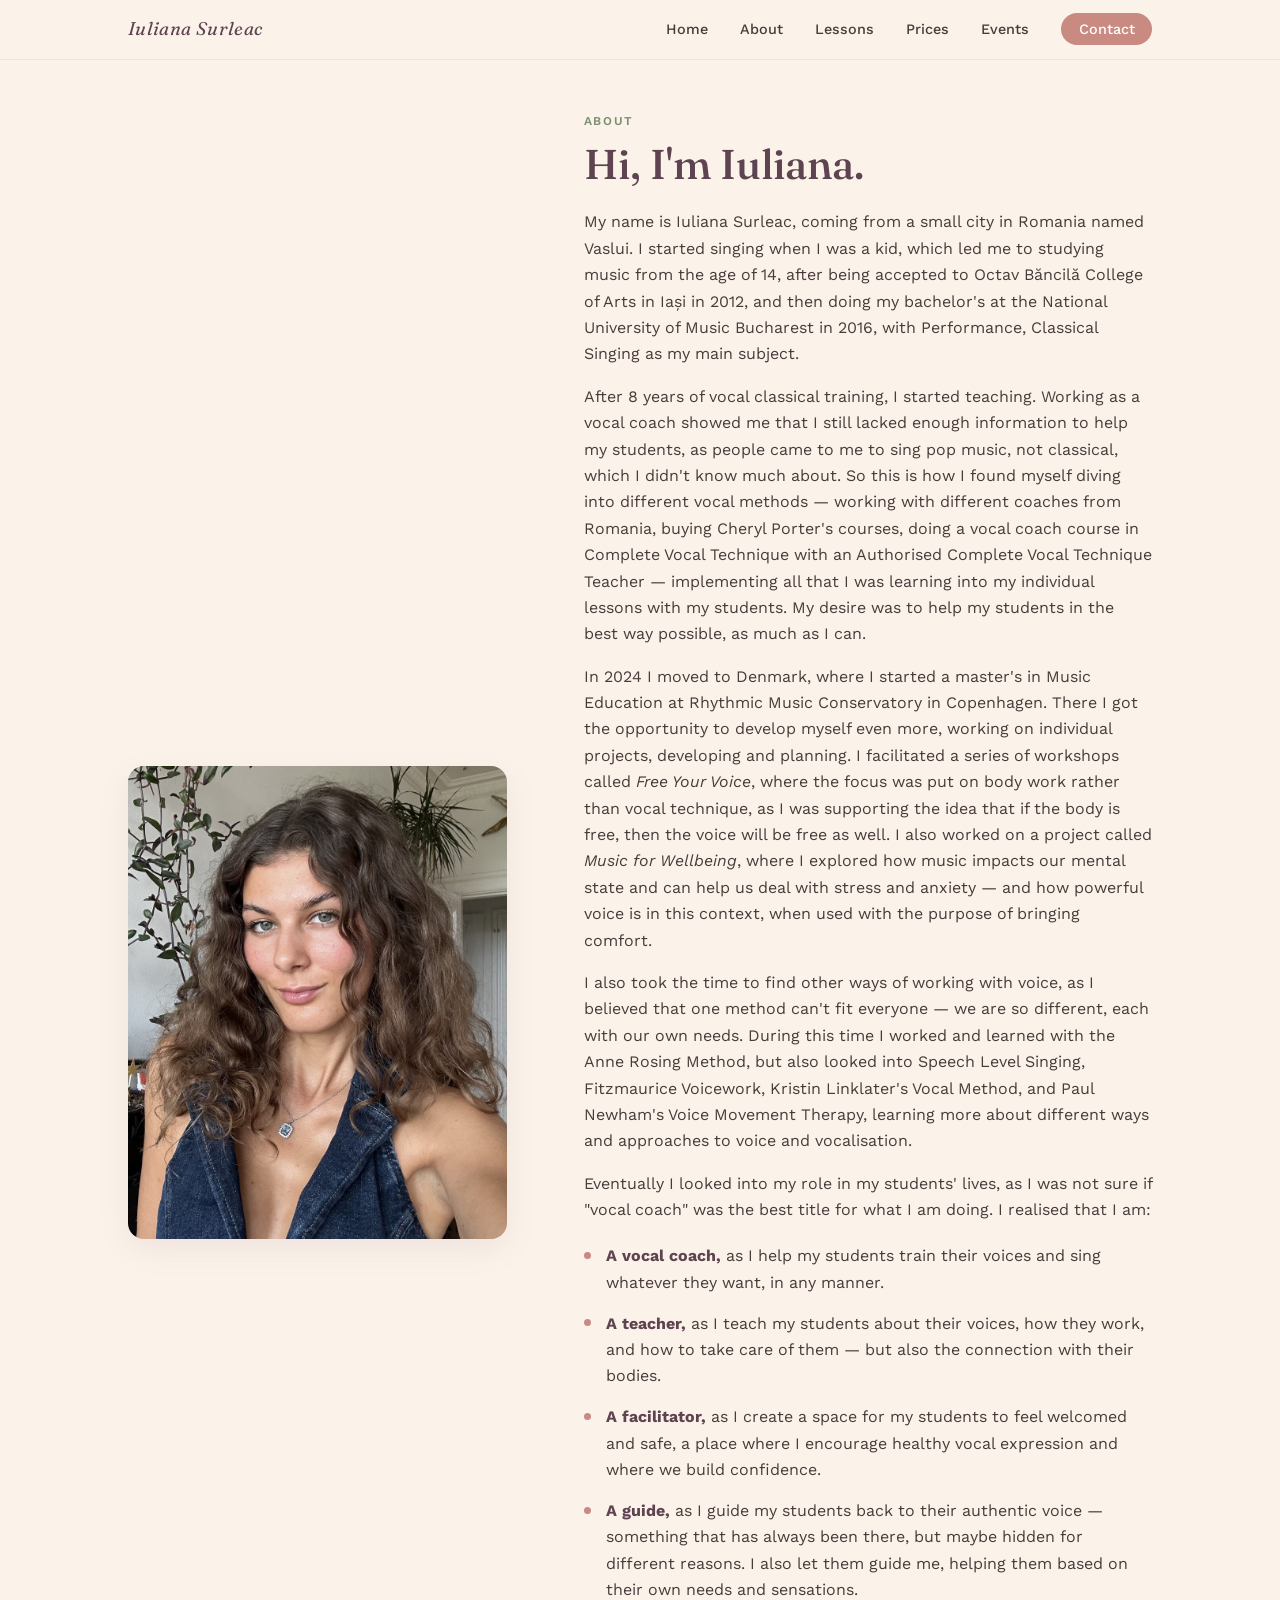
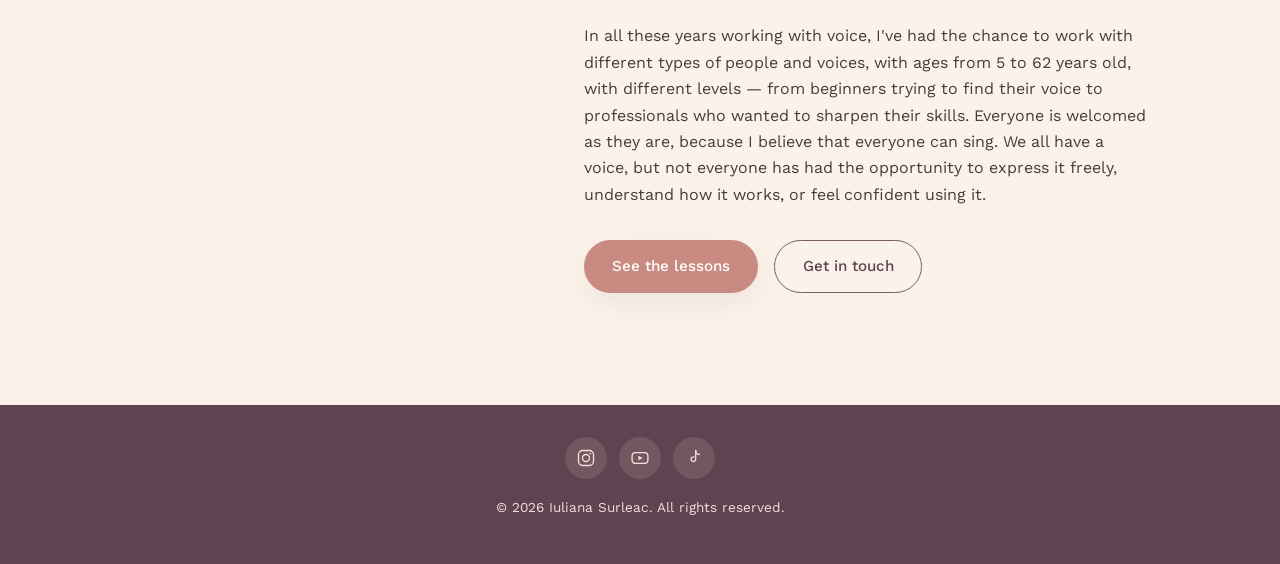
==== about.html @ 58132259 "Rename about to about.html" ====
<!DOCTYPE html>
<html lang="en">
<head>
<meta charset="UTF-8">
<meta name="viewport" content="width=device-width, initial-scale=1.0">
<title>About — Iuliana Surleac</title>
<meta name="description" content="The story behind Iuliana Surleac's vocal coaching and vocal exploration practice.">
<link rel="preconnect" href="https://fonts.googleapis.com">
<link rel="preconnect" href="https://fonts.gstatic.com" crossorigin>
<link href="https://fonts.googleapis.com/css2?family=Fraunces:ital,opsz,wght@0,9..144,300;0,9..144,500;0,9..144,600;1,9..144,400;1,9..144,500&family=Work+Sans:wght@300;400;500;600&display=swap" rel="stylesheet">
<link rel="stylesheet" href="style.css">
</head>
<body>

<a class="skip-link" href="#main">Skip to content</a>

<header class="site-header">
  <nav class="nav" aria-label="Primary">
    <a href="index.html" class="nav__mark">Iuliana Surleac</a>
    <button class="nav__toggle" aria-expanded="false" aria-controls="nav-links" id="navToggle">
      <span></span><span></span><span></span>
      <span class="sr-only">Menu</span>
    </button>
    <ul class="nav__links" id="nav-links">
      <li><a href="index.html">Home</a></li>
      <li><a href="about.html">About</a></li>
      <li><a href="lessons.html">Lessons</a></li>
      <li><a href="prices.html">Prices</a></li>
      <li><a href="events.html">Events</a></li>
      <li><a href="contact.html" class="nav__cta">Contact</a></li>
    </ul>
  </nav>
</header>
<main id="main">

  <!-- ABOUT -->
  <section class="about about--page">
    <div class="section-inner about__grid">
      <div class="about__portrait">
        <div class="about__portrait-frame">
          <img src="iuliana-photo.jpg" alt="Iuliana Surleac" loading="lazy">
        </div>
      </div>
      <div class="about__copy">
        <p class="eyebrow">About</p>
        <h2>Hi, I'm Iuliana.</h2>
        <p>My name is Iuliana Surleac, coming from a small city in Romania named Vaslui. I started singing when I was a kid, which led me to studying music from the age of 14, after being accepted to Octav Băncilă College of Arts in Iași in 2012, and then doing my bachelor's at the National University of Music Bucharest in 2016, with Performance, Classical Singing as my main subject.</p>
        <p>After 8 years of vocal classical training, I started teaching. Working as a vocal coach showed me that I still lacked enough information to help my students, as people came to me to sing pop music, not classical, which I didn't know much about. So this is how I found myself diving into different vocal methods — working with different coaches from Romania, buying Cheryl Porter's courses, doing a vocal coach course in Complete Vocal Technique with an Authorised Complete Vocal Technique Teacher — implementing all that I was learning into my individual lessons with my students. My desire was to help my students in the best way possible, as much as I can.</p>
        <p>In 2024 I moved to Denmark, where I started a master's in Music Education at Rhythmic Music Conservatory in Copenhagen. There I got the opportunity to develop myself even more, working on individual projects, developing and planning. I facilitated a series of workshops called <em>Free Your Voice</em>, where the focus was put on body work rather than vocal technique, as I was supporting the idea that if the body is free, then the voice will be free as well. I also worked on a project called <em>Music for Wellbeing</em>, where I explored how music impacts our mental state and can help us deal with stress and anxiety — and how powerful voice is in this context, when used with the purpose of bringing comfort.</p>
        <p>I also took the time to find other ways of working with voice, as I believed that one method can't fit everyone — we are so different, each with our own needs. During this time I worked and learned with the Anne Rosing Method, but also looked into Speech Level Singing, Fitzmaurice Voicework, Kristin Linklater's Vocal Method, and Paul Newham's Voice Movement Therapy, learning more about different ways and approaches to voice and vocalisation.</p>
        <p>Eventually I looked into my role in my students' lives, as I was not sure if "vocal coach" was the best title for what I am doing. I realised that I am:</p>
        <ul class="about__roles">
          <li><strong>A vocal coach,</strong> as I help my students train their voices and sing whatever they want, in any manner.</li>
          <li><strong>A teacher,</strong> as I teach my students about their voices, how they work, and how to take care of them — but also the connection with their bodies.</li>
          <li><strong>A facilitator,</strong> as I create a space for my students to feel welcomed and safe, a place where I encourage healthy vocal expression and where we build confidence.</li>
          <li><strong>A guide,</strong> as I guide my students back to their authentic voice — something that has always been there, but maybe hidden for different reasons. I also let them guide me, helping them based on their own needs and sensations.</li>
        </ul>
        <p>In all these years working with voice, I've had the chance to work with different types of people and voices, with ages from 5 to 62 years old, with different levels — from beginners trying to find their voice to professionals who wanted to sharpen their skills. Everyone is welcomed as they are, because I believe that everyone can sing. We all have a voice, but not everyone has had the opportunity to express it freely, understand how it works, or feel confident using it.</p>
        <div class="about__cta">
          <a href="lessons.html" class="btn btn--primary">See the lessons</a>
          <a href="contact.html" class="btn btn--ghost">Get in touch</a>
        </div>
      </div>
    </div>
  </section>

</main>
<footer class="site-footer">
  <div class="social-links social-links--footer">
    <a href="https://www.instagram.com/voicewithiuliana/" class="social-links__item" target="_blank" rel="noopener noreferrer" aria-label="Instagram">
      <svg viewBox="0 0 24 24" aria-hidden="true"><rect x="3" y="3" width="18" height="18" rx="5" fill="none" stroke="currentColor" stroke-width="1.6"/><circle cx="12" cy="12" r="4.2" fill="none" stroke="currentColor" stroke-width="1.6"/><circle cx="17.3" cy="6.7" r="1.1" fill="currentColor"/></svg>
    </a>
    <a href="https://www.youtube.com/@isjudyhere" class="social-links__item" target="_blank" rel="noopener noreferrer" aria-label="YouTube">
      <svg viewBox="0 0 24 24" aria-hidden="true"><rect x="2.5" y="5.5" width="19" height="13" rx="4" fill="none" stroke="currentColor" stroke-width="1.6"/><path d="M10 9.2 L15.2 12 L10 14.8 Z" fill="currentColor"/></svg>
    </a>
    <a href="https://www.tiktok.com/@voicewithiuliana" class="social-links__item" target="_blank" rel="noopener noreferrer" aria-label="TikTok">
      <svg viewBox="0 0 24 24" aria-hidden="true"><path d="M14 3v10.5a2.8 2.8 0 1 1-2.2-2.74" fill="none" stroke="currentColor" stroke-width="1.6" stroke-linecap="round"/><path d="M14 3c0 2.6 2 4.6 4.5 4.7" fill="none" stroke="currentColor" stroke-width="1.6" stroke-linecap="round"/></svg>
    </a>
  </div>
  <p>&copy; <span id="year"></span> Iuliana Surleac. All rights reserved.</p>
</footer>

<script src="script.js"></script>
</body>
</html>
---- style.css ----
/* ===== Tokens ===== */
:root {
  --cream: #FBF3EA;
  --blush: #F5DED7;
  --blush-deep: #EFC9C0;
  --sage: #E3EAD9;
  --sage-deep: #7C9070;
  --rose: #C98A82;
  --rose-deep: #B06F66;
  --terracotta: #D9A279;
  --plum: #7C5C6B;
  --plum-deep: #5E4450;
  --text-dark: #4A3B3B;
  --text-muted: #8B7873;
  --white: #FFFDFA;

  --font-display: "Fraunces", serif;
  --font-body: "Work Sans", sans-serif;

  --max-width: 1120px;
  --pad: clamp(1.25rem, 4vw, 3rem);
  --radius: 16px;
  --radius-sm: 8px;
  --shadow: 0 10px 30px rgba(124, 92, 107, 0.1);
}

* { box-sizing: border-box; }

html { scroll-behavior: smooth; }
@media (prefers-reduced-motion: reduce) {
  html { scroll-behavior: auto; }
  *, *::before, *::after { animation-duration: 0.001ms !important; animation-iteration-count: 1 !important; transition-duration: 0.001ms !important; }
}

body {
  margin: 0;
  font-family: var(--font-body);
  color: var(--text-dark);
  background: var(--cream);
  font-weight: 400;
  line-height: 1.65;
  -webkit-font-smoothing: antialiased;
}

h1, h2, h3 { font-family: var(--font-display); font-weight: 500; margin: 0 0 0.5em; line-height: 1.15; color: var(--plum-deep); }

p { margin: 0 0 1em; }

a { color: inherit; }

.sr-only {
  position: absolute; width: 1px; height: 1px; padding: 0; margin: -1px;
  overflow: hidden; clip: rect(0,0,0,0); white-space: nowrap; border: 0;
}

.skip-link {
  position: absolute; left: -999px; top: 0; background: var(--rose); color: var(--white);
  padding: 0.75em 1em; z-index: 100; border-radius: 0 0 var(--radius-sm) 0;
}
.skip-link:focus { left: 0; }

:focus-visible { outline: 2px solid var(--rose-deep); outline-offset: 3px; }

.section-inner { max-width: var(--max-width); margin: 0 auto; padding: clamp(4rem, 10vw, 7rem) var(--pad); }

.eyebrow {
  font-family: var(--font-body);
  text-transform: uppercase;
  letter-spacing: 0.14em;
  font-size: 0.75rem;
  color: var(--sage-deep);
  font-weight: 600;
  margin-bottom: 0.75em;
}
.eyebrow--on-dark { color: var(--terracotta); }

/* ===== Buttons ===== */
.btn {
  display: inline-block;
  padding: 0.85em 1.8em;
  font-family: var(--font-body);
  font-size: 0.95rem;
  font-weight: 500;
  text-decoration: none;
  border-radius: 999px;
  border: 1px solid transparent;
  transition: transform 0.2s ease, background 0.2s ease, color 0.2s ease, border-color 0.2s ease, box-shadow 0.2s ease;
}
.btn--primary { background: var(--rose); color: var(--white); box-shadow: var(--shadow); }
.btn--primary:hover { transform: translateY(-2px); background: var(--rose-deep); }
.btn--ghost { border-color: var(--plum); color: var(--plum-deep); }
.btn--ghost:hover { transform: translateY(-2px); background: rgba(124, 92, 107, 0.08); }

/* ===== Header / Nav ===== */
.site-header {
  position: fixed; top: 0; left: 0; right: 0; z-index: 50;
  background: rgba(251, 243, 234, 0.88);
  backdrop-filter: blur(8px);
  border-bottom: 1px solid rgba(124, 92, 107, 0.08);
}
.nav {
  max-width: var(--max-width); margin: 0 auto; padding: 0.9em var(--pad);
  display: flex; align-items: center; justify-content: space-between;
}
.nav__mark {
  font-family: var(--font-display); font-style: italic; font-size: 1.15rem;
  color: var(--plum-deep); text-decoration: none; letter-spacing: 0.02em;
}
.nav__links {
  list-style: none; display: flex; gap: 2em; margin: 0; padding: 0; align-items: center;
}
.nav__links a {
  color: var(--text-dark); text-decoration: none; font-size: 0.9rem; font-weight: 500;
  transition: color 0.2s ease;
}
.nav__links a:hover { color: var(--rose-deep); }
.nav__cta {
  background: var(--rose); color: var(--white) !important; padding: 0.55em 1.2em; border-radius: 999px;
}
.nav__cta:hover { color: var(--white) !important; background: var(--rose-deep); }

.nav__toggle { display: none; flex-direction: column; gap: 5px; background: none; border: none; cursor: pointer; padding: 0.5em; }
.nav__toggle span { width: 22px; height: 2px; background: var(--plum-deep); display: block; border-radius: 2px; }

@media (max-width: 780px) {
  .nav__toggle { display: flex; }
  .nav__links {
    position: absolute; top: 100%; left: 0; right: 0; background: var(--cream);
    flex-direction: column; align-items: flex-start; gap: 0; padding: 0;
    max-height: 0; overflow: hidden; transition: max-height 0.3s ease;
    border-bottom: 1px solid rgba(124, 92, 107, 0.1);
  }
  .nav__links.is-open { max-height: 420px; padding: 0.5em 0; }
  .nav__links li { width: 100%; }
  .nav__links a { display: block; padding: 0.9em var(--pad); width: 100%; }
  .nav__cta { margin: 0.5em var(--pad); display: inline-block; }
}

/* ===== Hero ===== */
.hero {
  position: relative;
  min-height: 100vh;
  background: linear-gradient(180deg, var(--blush) 0%, var(--cream) 100%);
  color: var(--text-dark);
  display: flex;
  align-items: center;
  overflow: hidden;
  padding-top: 4.5rem;
}
.hero__wave {
  position: absolute; inset: 0; opacity: 0.4; pointer-events: none;
}
.hero__wave svg { width: 100%; height: 100%; }
.wave-path {
  fill: none; stroke-width: 2.5;
}
.wave-path--jagged { stroke: var(--terracotta); }
.wave-path--smooth { stroke: var(--sage-deep); animation: drift 9s ease-in-out infinite; transform-origin: center; }
@keyframes drift {
  0%, 100% { transform: translateY(0); }
  50% { transform: translateY(-10px); }
}

.hero__inner { position: relative; max-width: var(--max-width); margin: 0 auto; padding: 3rem var(--pad); width: 100%; }
.hero__title {
  font-size: clamp(2.4rem, 6vw, 4.2rem);
  max-width: 16ch;
  color: var(--plum-deep);
}
.hero__title em { color: var(--rose-deep); font-style: italic; }
.hero__lede { max-width: 46ch; font-size: 1.1rem; color: var(--text-muted); }
.hero__actions { display: flex; gap: 1em; flex-wrap: wrap; margin-top: 1.5em; }

/* ===== About ===== */
.about { background: var(--cream); }
.about__grid {
  display: grid; grid-template-columns: 0.8fr 1.2fr; gap: clamp(2rem, 6vw, 5rem); align-items: center;
}
.about__portrait-frame {
  aspect-ratio: 4/5; background: var(--blush); border-radius: var(--radius); overflow: hidden; box-shadow: var(--shadow);
}
.about__portrait-frame img {
  width: 100%; height: 100%; object-fit: cover; display: block;
}
.about__portrait-placeholder {
  width: 100%; height: 100%; display: flex; align-items: center; justify-content: center;
  color: var(--plum); font-size: 0.85rem; font-style: italic;
}
.about__copy h2 { font-size: clamp(1.8rem, 3.5vw, 2.6rem); }
.about__roles { list-style: none; padding: 0; margin: 1.25em 0; display: flex; flex-direction: column; gap: 0.9em; }
.about__roles li {
  padding-left: 1.4em; position: relative; color: var(--text-dark);
}
.about__roles li::before {
  content: ""; position: absolute; left: 0; top: 0.55em; width: 7px; height: 7px;
  background: var(--rose); border-radius: 50%;
}
.about__roles strong { color: var(--plum-deep); }

@media (max-width: 780px) {
  .about__grid { grid-template-columns: 1fr; }
  .about__portrait-frame { max-width: 280px; }
}

/* ===== Lessons ===== */
.lessons { background: var(--sage); }
.lessons__title { font-size: clamp(1.8rem, 3.5vw, 2.6rem); max-width: 18ch; color: var(--plum-deep); }
.lessons__grid {
  display: grid; grid-template-columns: 1fr 1fr; gap: 1.5rem; margin-top: 2.5rem;
}
.lesson-card {
  padding: 2.5rem; border-radius: var(--radius); background: var(--white); box-shadow: var(--shadow);
}
.lesson-card__icon { width: 100%; height: 40px; margin-bottom: 1.5rem; }
.lesson-card__icon path { fill: none; stroke-width: 2; }
.lesson-card--coaching { border-top: 4px solid var(--rose); }
.lesson-card--coaching .lesson-card__icon path { stroke: var(--rose); }
.lesson-card--healing { border-top: 4px solid var(--sage-deep); }
.lesson-card--healing .lesson-card__icon path { stroke: var(--sage-deep); }
.lesson-card h3 { font-size: 1.5rem; }
.lesson-card p { color: var(--text-dark); }
.lesson-card__for { font-size: 0.9rem; font-style: italic; color: var(--rose-deep); margin-top: 1.2em; }
.lesson-card--healing .lesson-card__for { color: var(--sage-deep); }

@media (max-width: 780px) {
  .lessons__grid { grid-template-columns: 1fr; }
}

/* ===== Prices ===== */
.prices { background: var(--cream); }
.prices__note { max-width: 55ch; color: var(--text-muted); }
.prices__table {
  margin-top: 2rem; border-radius: var(--radius); overflow: hidden; box-shadow: var(--shadow); background: var(--white);
}
.prices__row {
  display: grid; grid-template-columns: 1.2fr 1fr 1fr 1fr;
  border-bottom: 1px solid rgba(124, 92, 107, 0.12);
}
.prices__row:last-child { border-bottom: none; }
.prices__row--head { background: var(--plum); color: var(--white); }
.prices__row--head .prices__cell { font-weight: 600; font-size: 0.85rem; text-transform: uppercase; letter-spacing: 0.06em; }
.prices__cell {
  padding: 1.1em 1.3em; text-align: center; font-family: var(--font-display); font-size: 1.15rem;
  display: flex; flex-direction: column; align-items: center; gap: 0.3em; justify-content: center;
}
.prices__cell--label {
  text-align: left; font-family: var(--font-body); font-weight: 500; color: var(--plum-deep); background: var(--blush);
  display: flex; align-items: center;
}
.prices__row--head .prices__cell--label { background: var(--plum); color: var(--white); }
.prices__value { display: contents; }
.prices__amount { font-size: 1.15rem; color: var(--text-dark); }
.prices__unit { font-family: var(--font-body); font-size: 0.7rem; color: var(--text-muted); }
.prices__sub { font-family: var(--font-body); font-size: 0.78rem; color: var(--text-muted); font-style: italic; }
.prices__footnote { margin-top: 1.5rem; font-size: 0.88rem; color: var(--text-muted); font-style: italic; }

@media (max-width: 620px) {
  .prices__row { grid-template-columns: 1fr; }
  .prices__row--head { display: none; }
  .prices__cell { text-align: right; flex-direction: row; align-items: center; justify-content: space-between; border-bottom: 1px dashed rgba(124, 92, 107, 0.12); }
  .prices__cell::before { content: attr(data-label); font-family: var(--font-body); font-size: 0.8rem; color: var(--text-muted); text-align: left; }
  .prices__value { display: flex; flex-direction: column; align-items: flex-end; }
  .prices__cell--label { background: none; font-weight: 600; border-bottom: none; }
  .prices__row--head .prices__cell--label { display: none; }
}

/* ===== Testimonials ===== */
.testimonials { background: var(--blush); }
.testimonials__title { font-size: clamp(1.8rem, 3.5vw, 2.6rem); color: var(--plum-deep); }
.testimonials__grid {
  display: grid; grid-template-columns: repeat(auto-fit, minmax(260px, 1fr)); gap: 1.5rem; margin-top: 2.5rem;
}
.testimonial-card {
  margin: 0; padding: 2rem; background: var(--white); border-radius: var(--radius); box-shadow: var(--shadow);
  border-left: 4px solid var(--rose);
}
.testimonial-card blockquote { margin: 0 0 1em; font-family: var(--font-display); font-style: italic; font-size: 1.05rem; line-height: 1.5; color: var(--text-dark); }
.testimonial-card figcaption { font-size: 0.85rem; color: var(--plum); font-weight: 500; }

@media (max-width: 900px) {
  .testimonials__grid { grid-template-columns: 1fr; }
}

/* ===== Events ===== */
.events { background: var(--cream); }
.events__note { max-width: 55ch; color: var(--text-muted); }
.events__list { margin-top: 2.5rem; display: flex; flex-direction: column; gap: 1.5rem; }
.event-card {
  display: grid; grid-template-columns: auto 1fr auto; gap: 1.75rem; align-items: center;
  padding: 1.75rem; background: var(--white); border-radius: var(--radius); box-shadow: var(--shadow);
  border-left: 4px solid var(--terracotta);
}
.event-card__date {
  display: flex; flex-direction: column; align-items: center; justify-content: center;
  line-height: 1.1; min-width: 64px; color: var(--rose-deep);
}
.event-card__month { font-size: 0.75rem; font-weight: 600; letter-spacing: 0.1em; }
.event-card__day { font-family: var(--font-display); font-size: 2rem; }
.event-card__body h3 { font-size: 1.25rem; margin-bottom: 0.2em; }
.event-card__meta { font-size: 0.85rem; color: var(--text-muted); margin-bottom: 0.2em; }
.event-card__price { font-size: 0.85rem; color: var(--rose-deep); font-weight: 600; margin-bottom: 0.5em; }
.event-card__body p:last-child { margin-bottom: 0; }
.event-card__cta { white-space: nowrap; align-self: center; }

@media (max-width: 700px) {
  .event-card { grid-template-columns: auto 1fr; }
  .event-card__cta { grid-column: 1 / -1; justify-self: start; margin-top: 0.5rem; }
}

/* Featured event (with poster image, full details, sign-up form) */
.event-card--featured {
  display: block; padding: 0; overflow: hidden; border-left: none; border-top: 4px solid var(--terracotta);
}
.event-card__poster { background: var(--blush); display: flex; justify-content: center; }
.event-card__poster img { width: 100%; height: auto; display: block; }
.event-card__poster--placeholder {
  align-items: center; justify-content: center; min-height: 140px; color: var(--plum);
  font-size: 0.85rem; font-style: italic; text-align: center; padding: 1.5rem;
}
.event-card__external-note { font-size: 0.85rem; color: var(--text-muted); margin-top: 1.2em; margin-bottom: 0.8em; }
.event-card__external-note a { color: var(--rose-deep); text-decoration: underline; }
.event-card--featured .event-card__content {
  display: grid; grid-template-columns: auto 1fr; gap: 1.75rem; padding: 2rem;
}
.event-card__presenter { font-size: 0.78rem; text-transform: uppercase; letter-spacing: 0.1em; color: var(--sage-deep); font-weight: 600; margin-bottom: 0.4em; }

.event-card__details { margin-top: 1.2em; }
.event-card__details summary {
  cursor: pointer; color: var(--rose-deep); font-weight: 500; font-size: 0.92rem; list-style: none;
}
.event-card__details summary::-webkit-details-marker { display: none; }
.event-card__details summary::after { content: " →"; }
.event-card__details[open] summary::after { content: " ↑"; }
.event-card__full { margin-top: 1em; padding-top: 1em; border-top: 1px dashed rgba(124, 92, 107, 0.15); }
.event-card__full p { font-size: 0.95rem; color: var(--text-dark); }
.event-card__facilitator-title { font-family: var(--font-display); font-style: italic; color: var(--plum-deep); font-size: 1.05rem; margin-top: 1.5em; }

.event-signup { display: flex; gap: 0.75em; margin-top: 1.5em; flex-wrap: wrap; }
.event-signup input[type="email"] {
  flex: 1; min-width: 200px; font-family: var(--font-body); font-size: 0.95rem; padding: 0.7em 1em;
  border: 1px solid rgba(124, 92, 107, 0.25); border-radius: var(--radius-sm); background: var(--cream); color: var(--text-dark);
}
.event-signup input[type="email"]:focus { outline: 2px solid var(--rose); outline-offset: 1px; }

@media (max-width: 700px) {
  .event-card--featured .event-card__content { grid-template-columns: 1fr; }
  .event-card__date { flex-direction: row; gap: 0.5em; justify-content: flex-start; }
}

@media (min-width: 701px) {
  .event-card__poster img { width: auto; max-width: 380px; max-height: 560px; }
}

/* ===== Newsletter ===== */
.newsletter { background: var(--plum-deep); color: var(--blush); }
.newsletter__inner {
  display: flex; align-items: center; justify-content: space-between; gap: 2rem; flex-wrap: wrap;
  padding-top: clamp(3rem, 7vw, 4.5rem); padding-bottom: clamp(3rem, 7vw, 4.5rem);
}
.newsletter__copy { max-width: 42ch; }
.newsletter__copy h2 { color: var(--white); font-size: clamp(1.6rem, 3vw, 2.1rem); }
.newsletter__copy p:last-child { color: var(--blush); margin-bottom: 0; opacity: 0.9; }
.newsletter__form { display: flex; gap: 0.75em; flex-wrap: wrap; flex: 0 1 420px; }
.newsletter__form input[type="email"] {
  flex: 1; min-width: 220px; font-family: var(--font-body); font-size: 0.95rem; padding: 0.75em 1em;
  border: 1px solid rgba(251, 243, 234, 0.3); border-radius: var(--radius-sm); background: rgba(251, 243, 234, 0.08); color: var(--white);
}
.newsletter__form input[type="email"]::placeholder { color: rgba(251, 243, 234, 0.6); }
.newsletter__form input[type="email"]:focus { outline: 2px solid var(--rose); outline-offset: 1px; }

/* ===== Contact ===== */
.contact { background: var(--sage); }
.contact__grid {
  display: grid; grid-template-columns: 0.9fr 1.1fr; gap: clamp(2rem, 6vw, 5rem);
}
.contact__intro h2 { font-size: clamp(1.8rem, 3.5vw, 2.6rem); }
.contact__details { list-style: none; padding: 0; margin-top: 2rem; display: flex; flex-direction: column; gap: 1.5em; }
.contact__details a { color: var(--rose-deep); text-decoration: none; border-bottom: 1px solid currentColor; }

.social-links { display: flex; gap: 0.9em; margin-top: 1.75em; }
.social-links__item {
  display: flex; align-items: center; justify-content: center;
  width: 42px; height: 42px; border-radius: 50%;
  background: var(--white); color: var(--plum-deep);
  box-shadow: var(--shadow); transition: transform 0.2s ease, background 0.2s ease, color 0.2s ease;
}
.social-links__item svg { width: 20px; height: 20px; }
.social-links__item:hover { background: var(--rose); color: var(--white); transform: translateY(-2px); }

.social-links--footer { justify-content: center; margin: 0 0 1.25em; }
.social-links--footer .social-links__item { background: rgba(245, 222, 215, 0.12); color: var(--blush); box-shadow: none; }
.social-links--footer .social-links__item:hover { background: var(--rose); color: var(--white); }

.contact__form { display: flex; flex-direction: column; gap: 1.1em; background: var(--white); padding: 2rem; border-radius: var(--radius); box-shadow: var(--shadow); }
.form-row { display: flex; flex-direction: column; gap: 0.4em; }
.form-row label { font-size: 0.85rem; font-weight: 500; color: var(--plum-deep); }
.form-row input, .form-row select, .form-row textarea {
  font-family: var(--font-body); font-size: 1rem; padding: 0.7em 0.9em;
  border: 1px solid rgba(124, 92, 107, 0.25); border-radius: var(--radius-sm); background: var(--cream); color: var(--text-dark);
}
.form-row input:focus, .form-row select:focus, .form-row textarea:focus { outline: 2px solid var(--rose); outline-offset: 1px; }
.contact__form .btn { align-self: flex-start; margin-top: 0.5em; }

@media (max-width: 780px) {
  .contact__grid { grid-template-columns: 1fr; }
}

/* ===== Stats ===== */
.stats { background: var(--sage); }
.stats__grid {
  display: grid; grid-template-columns: repeat(3, 1fr); gap: 2rem; text-align: center;
  padding-top: clamp(2.5rem, 5vw, 3.5rem); padding-bottom: clamp(2.5rem, 5vw, 3.5rem);
}
.stats__item { display: flex; flex-direction: column; gap: 0.3em; }
.stats__number { font-family: var(--font-display); font-size: clamp(2rem, 4vw, 2.8rem); color: var(--plum-deep); }
.stats__label { font-size: 0.8rem; text-transform: uppercase; letter-spacing: 0.08em; color: var(--sage-deep); font-weight: 600; }

@media (max-width: 700px) {
  .stats__grid { grid-template-columns: 1fr; gap: 1.5rem; }
}

/* ===== Quote block ===== */
.quote-block { background: var(--blush-deep); }
.quote-block .section-inner { padding-top: clamp(3.5rem, 8vw, 5.5rem); padding-bottom: clamp(3.5rem, 8vw, 5.5rem); }
.quote-block blockquote {
  margin: 0 auto; max-width: 54ch; text-align: center;
  font-family: var(--font-display); font-style: italic; color: var(--plum-deep);
  font-size: clamp(1.35rem, 2.8vw, 1.9rem); line-height: 1.45;
}

/* ===== CTA banner ===== */
.cta-banner { background: var(--rose); }
.cta-banner__inner {
  text-align: center; padding-top: clamp(3rem, 6vw, 4.5rem); padding-bottom: clamp(3rem, 6vw, 4.5rem);
}
.cta-banner h2 { color: var(--white); margin-bottom: 1em; font-size: clamp(1.7rem, 3.5vw, 2.4rem); }
.btn--on-color { background: var(--white); color: var(--rose-deep); }
.btn--on-color:hover { background: var(--plum-deep); color: var(--white); transform: translateY(-2px); }

/* ===== Lesson card link (home teaser) ===== */
.lesson-card__link {
  display: inline-block; margin-top: 1.2em; color: var(--rose-deep); text-decoration: none; font-weight: 500; font-size: 0.92rem;
}
.lesson-card--healing .lesson-card__link { color: var(--sage-deep); }
.lesson-card__link:hover { text-decoration: underline; }

/* ===== About CTA (page) ===== */
.about__cta { display: flex; gap: 1em; flex-wrap: wrap; margin-top: 2em; }

/* ===== Lessons/Prices page extras ===== */
.lessons__intro { max-width: 60ch; color: var(--text-dark); margin-top: -0.5em; margin-bottom: 0; }
.lessons__cta, .prices__cta { display: flex; gap: 1em; flex-wrap: wrap; margin-top: 2.5rem; }

/* ===== Footer ===== */
.site-footer {
  background: var(--plum-deep); color: var(--blush); text-align: center; padding: 2rem var(--pad); font-size: 0.85rem;
}

/* ===== Reveal animation ===== */
.reveal { opacity: 0; transform: translateY(16px); transition: opacity 0.7s ease, transform 0.7s ease; }
.reveal.is-visible { opacity: 1; transform: translateY(0); }
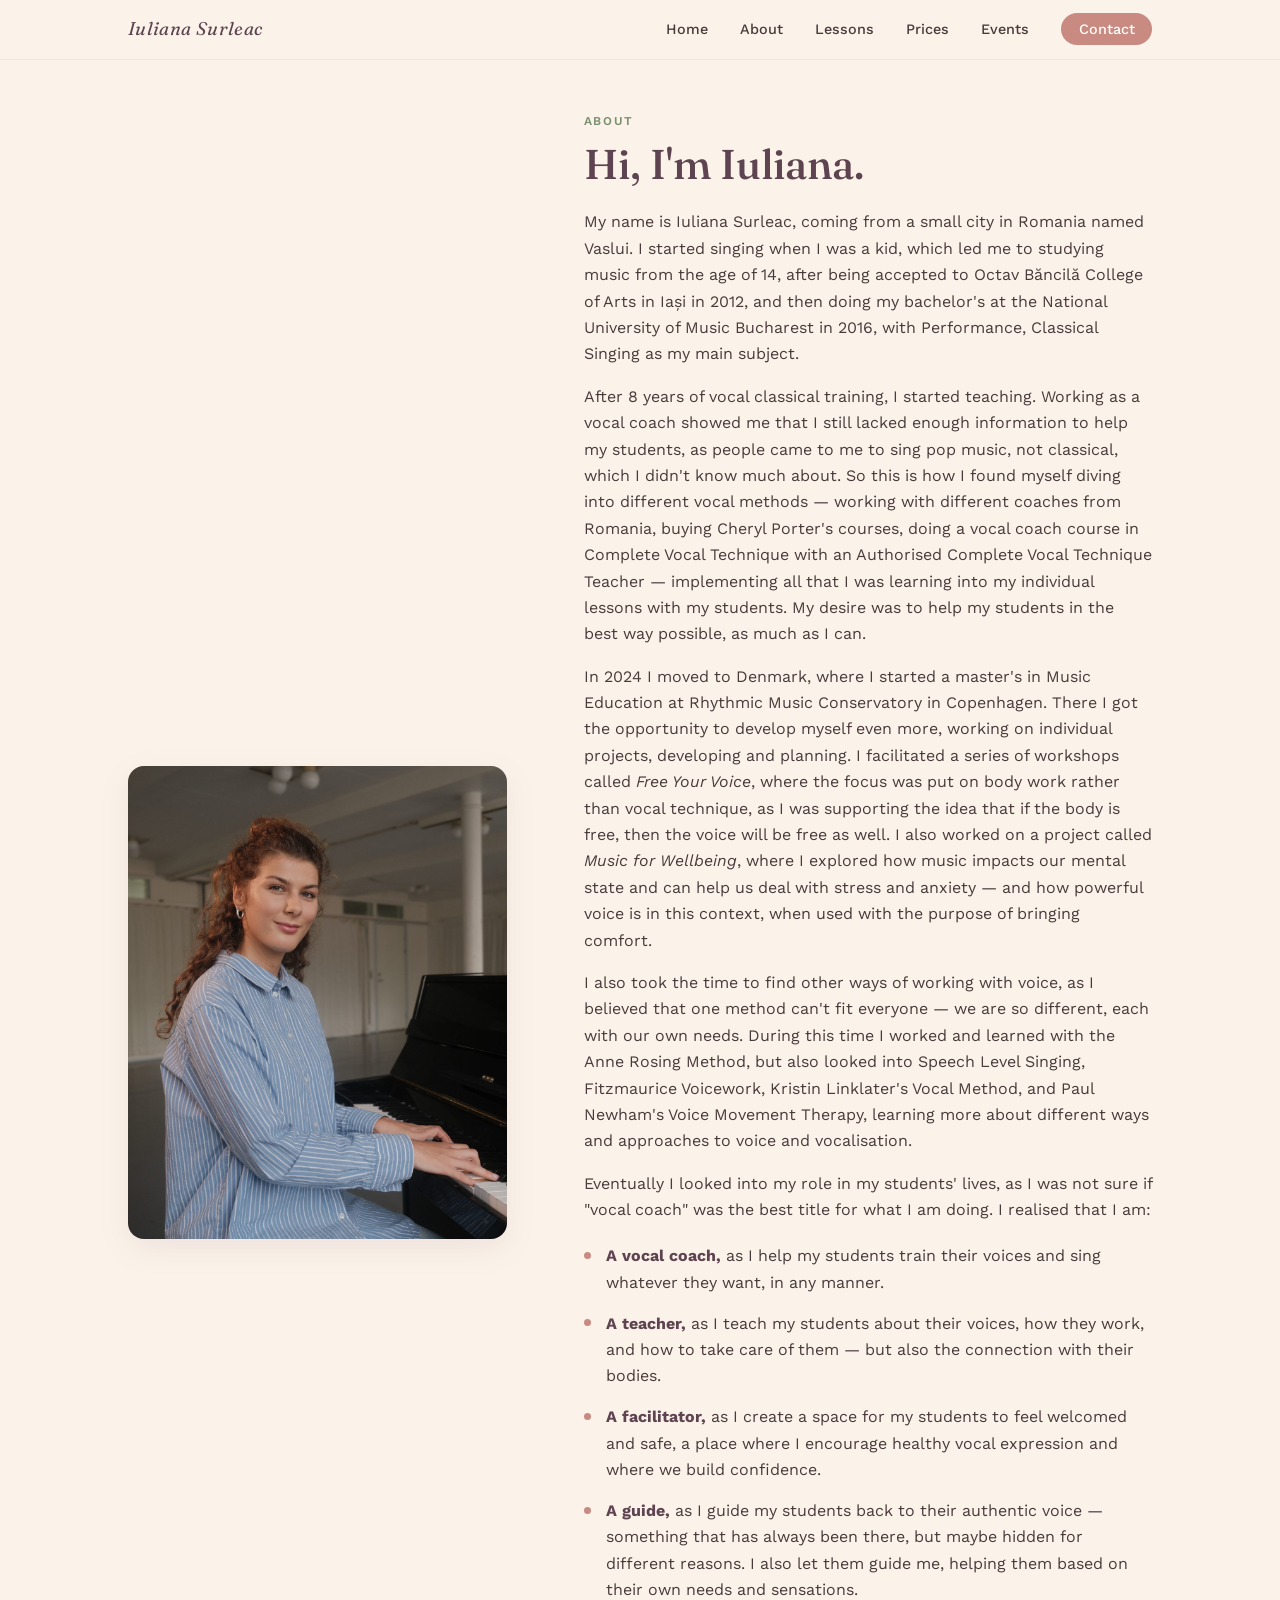
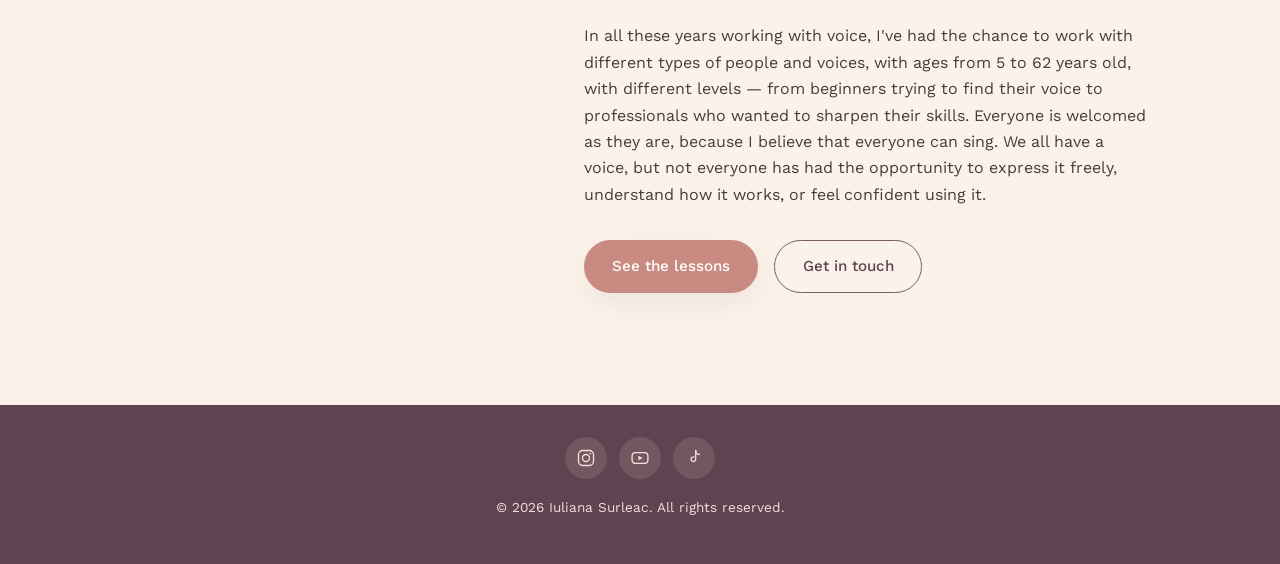
==== commit 28fb4057: "Update about page image and fix HTML structure" ====
--- a/about.html
+++ b/about.html
@@ -38,7 +38,7 @@
     <div class="section-inner about__grid">
       <div class="about__portrait">
         <div class="about__portrait-frame">
-          <img src="iuliana-photo.jpg" alt="Iuliana Surleac" loading="lazy">
+          <img src="iuliana-about.jpg" alt="Iuliana Surleac" loading="lazy">
         </div>
       </div>
       <div class="about__copy">
--- a/style.css
+++ b/style.css
@@ -281,6 +281,17 @@
   .testimonials__grid { grid-template-columns: 1fr; }
 }
 
+.testimonials__scroll {
+  display: flex; gap: 1.5rem; margin-top: 2.5rem; overflow-x: auto; padding-bottom: 0.5rem;
+  scroll-snap-type: x proximity; -webkit-overflow-scrolling: touch;
+}
+.testimonials__scroll .testimonial-card {
+  flex: 0 0 clamp(260px, 80vw, 360px); scroll-snap-align: start;
+}
+.testimonials__scroll::-webkit-scrollbar { height: 6px; }
+.testimonials__scroll::-webkit-scrollbar-thumb { background: var(--rose); border-radius: 999px; }
+.testimonials__scroll::-webkit-scrollbar-track { background: transparent; }
+
 /* ===== Events ===== */
 .events { background: var(--cream); }
 .events__note { max-width: 55ch; color: var(--text-muted); }
@@ -324,6 +335,13 @@
 }
 .event-card__presenter { font-size: 0.78rem; text-transform: uppercase; letter-spacing: 0.1em; color: var(--sage-deep); font-weight: 600; margin-bottom: 0.4em; }
 
+.event-card--past { opacity: 0.85; }
+.event-card--past .event-card__poster { filter: grayscale(0.5); }
+.event-card__past-badge {
+  display: inline-block; margin-left: 0.6em; padding: 0.2em 0.7em; border-radius: 999px;
+  background: var(--plum); color: var(--white); font-size: 0.7rem; letter-spacing: 0.04em; text-transform: none; font-weight: 600;
+}
+
 .event-card__details { margin-top: 1.2em; }
 .event-card__details summary {
   cursor: pointer; color: var(--rose-deep); font-weight: 500; font-size: 0.92rem; list-style: none;
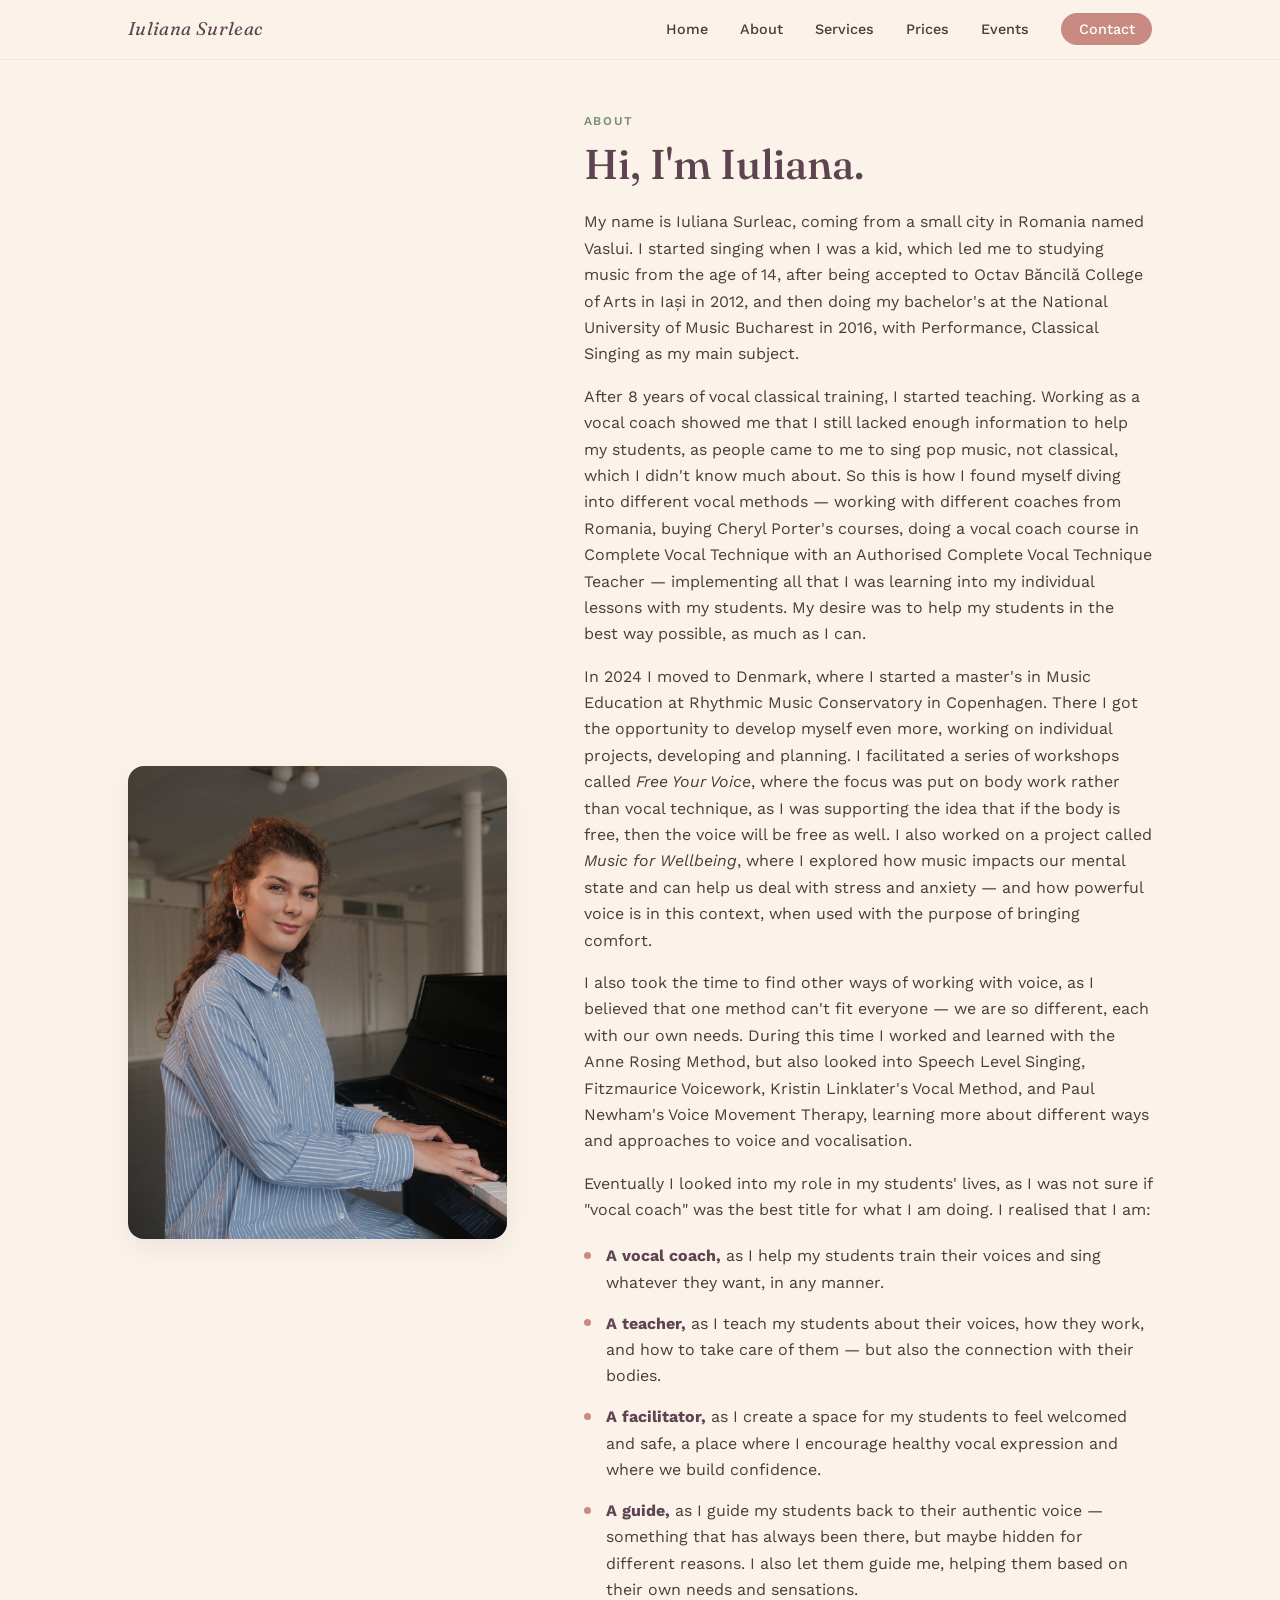
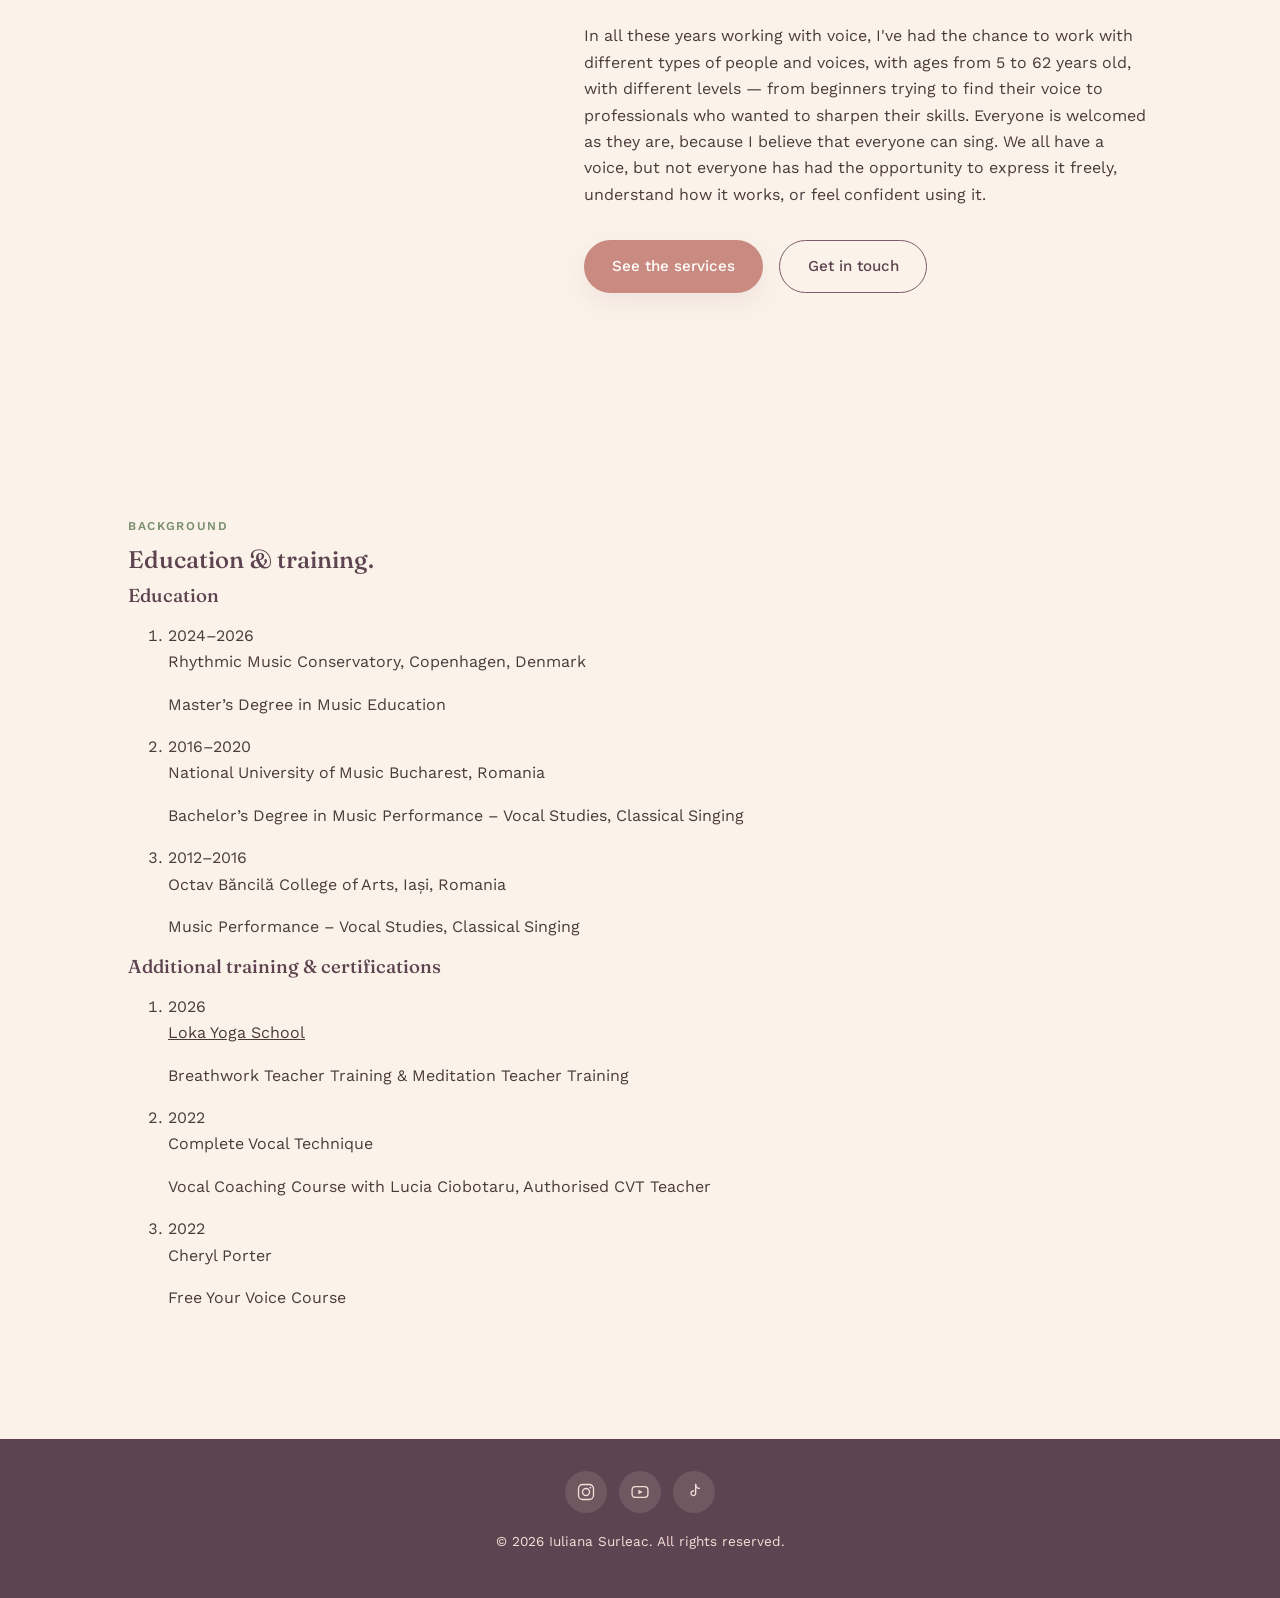
==== commit c5828885: "Update navigation and add education section" ====
--- a/about.html
+++ b/about.html
@@ -24,7 +24,7 @@
     <ul class="nav__links" id="nav-links">
       <li><a href="index.html">Home</a></li>
       <li><a href="about.html">About</a></li>
-      <li><a href="lessons.html">Lessons</a></li>
+      <li><a href="lessons.html">Services</a></li>
       <li><a href="prices.html">Prices</a></li>
       <li><a href="events.html">Events</a></li>
       <li><a href="contact.html" class="nav__cta">Contact</a></li>
@@ -57,9 +57,62 @@
         </ul>
         <p>In all these years working with voice, I've had the chance to work with different types of people and voices, with ages from 5 to 62 years old, with different levels — from beginners trying to find their voice to professionals who wanted to sharpen their skills. Everyone is welcomed as they are, because I believe that everyone can sing. We all have a voice, but not everyone has had the opportunity to express it freely, understand how it works, or feel confident using it.</p>
         <div class="about__cta">
-          <a href="lessons.html" class="btn btn--primary">See the lessons</a>
+          <a href="lessons.html" class="btn btn--primary">See the services</a>
           <a href="contact.html" class="btn btn--ghost">Get in touch</a>
         </div>
+      </div>
+    </div>
+  </section>
+
+  <!-- EDUCATION & TRAINING TIMELINE -->
+  <section class="timeline">
+    <div class="section-inner">
+      <p class="eyebrow">Background</p>
+      <h2>Education &amp; training.</h2>
+      <div class="timeline__grid">
+
+        <div class="timeline__col">
+          <h3 class="timeline__heading">Education</h3>
+          <ol class="timeline__list">
+            <li class="timeline__item">
+              <span class="timeline__year">2024–2026</span>
+              <p class="timeline__place">Rhythmic Music Conservatory, Copenhagen, Denmark</p>
+              <p class="timeline__detail">Master’s Degree in Music Education</p>
+            </li>
+            <li class="timeline__item">
+              <span class="timeline__year">2016–2020</span>
+              <p class="timeline__place">National University of Music Bucharest, Romania</p>
+              <p class="timeline__detail">Bachelor’s Degree in Music Performance – Vocal Studies, Classical Singing</p>
+            </li>
+            <li class="timeline__item">
+              <span class="timeline__year">2012–2016</span>
+              <p class="timeline__place">Octav Băncilă College of Arts, Iași, Romania</p>
+              <p class="timeline__detail">Music Performance – Vocal Studies, Classical Singing</p>
+            </li>
+          </ol>
+        </div>
+
+        <div class="timeline__col">
+          <h3 class="timeline__heading">Additional training &amp; certifications</h3>
+          <ol class="timeline__list">
+            <li class="timeline__item">
+              <span class="timeline__year">2026</span>
+              <p class="timeline__place"><a href="https://lokayogaschool.com/" target="_blank" rel="noopener noreferrer">Loka Yoga School</a></p>
+              <p class="timeline__detail">Breathwork Teacher Training &amp; Meditation Teacher Training</p>
+            </li>
+            <li class="timeline__item">
+              <span class="timeline__year">2022</span>
+              <p class="timeline__place">Complete Vocal Technique</p>
+              <p class="timeline__detail">Vocal Coaching Course with Lucia Ciobotaru, Authorised CVT Teacher</p>
+            </li>
+            <li class="timeline__item">
+              <span class="timeline__year">2022</span>
+              <p class="timeline__place">Cheryl Porter</p>
+              <p class="timeline__detail">Free Your Voice Course</p>
+            </li>
+          </ol>
+        </div>
+
       </div>
     </div>
   </section>
